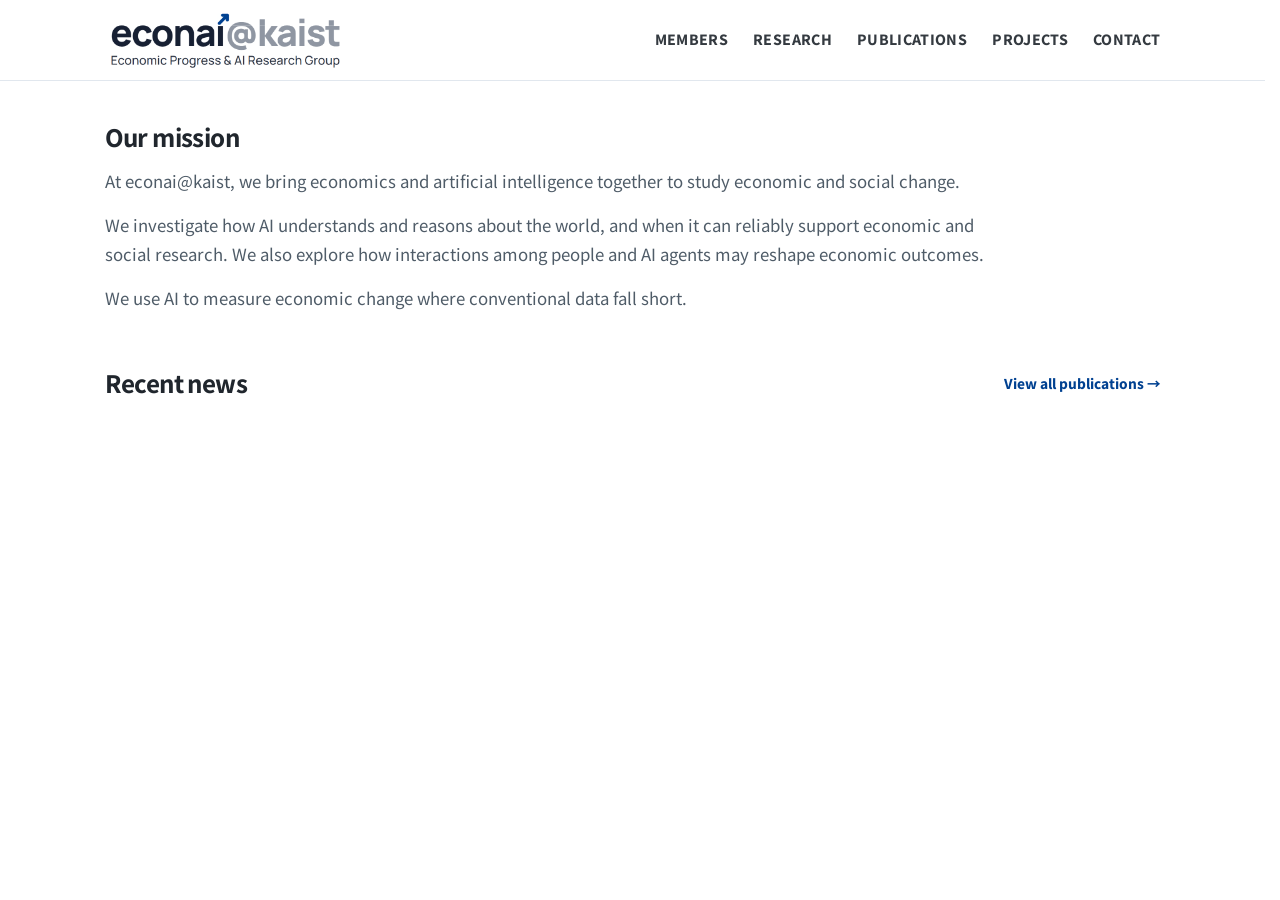
==== main_site/index.html @ bfa528dd "Simplify homepage to mission and chronological publication news" ====
<!doctype html>
<html lang="en">
<head>
  <meta charset="utf-8">
  <meta name="viewport" content="width=device-width, initial-scale=1">
  <link rel="icon" href="favicon.svg?v=20260804" type="image/svg+xml">
  <meta name="description" content="econai@kaist brings economics and artificial intelligence together to study economic and social change.">
  <title>econai@kaist, Economic Progress and AI Research Group</title>
  <link rel="preconnect" href="https://fonts.googleapis.com">
  <link rel="stylesheet" href="site.css?v=20261031-home-mission">
</head>
<body class="home-page">
  <a class="skip-link" href="#main-content">Skip to content</a>

  <header class="site-header">
    <div class="container navbar">
      <a class="brand" href="index.html" aria-label="econai@kaist home">
        <img src="img/econai-kaist-logo-transparent.svg" alt="econai@kaist, Economic Progress and AI Research Group" width="768" height="190">
      </a>
      <nav class="desktop-nav" aria-label="Primary navigation">
        <a href="members.html">MEMBERS</a>
        <a href="research.html">RESEARCH</a>
        <a href="publications.html">PUBLICATIONS</a>
        <a href="projects.html">PROJECTS</a>
        <a href="contact.html">CONTACT</a>
      </nav>
      <details class="mobile-nav">
        <summary>MENU</summary>
        <nav class="mobile-nav-links" aria-label="Mobile navigation">
          <a href="members.html">Members</a>
          <a href="research.html">Research</a>
          <a href="publications.html">Publications</a>
          <a href="projects.html">Projects</a>
          <a href="contact.html">Contact</a>
        </nav>
      </details>
    </div>
  </header>

  <main id="main-content">
    <section class="home-mission" aria-labelledby="mission-title">
      <div class="container">
        <h1 id="mission-title">Our mission</h1>
        <div class="home-mission-copy">
          <p>At econai@kaist, we bring economics and artificial intelligence together to study economic and social change.</p>
          <p>We investigate how AI understands and reasons about the world, and when it can reliably support economic and social research. We also explore how interactions among people and AI agents may reshape economic outcomes.</p>
          <p>We use AI to measure economic change where conventional data fall short.</p>
        </div>
      </div>
    </section>

    <section class="home-news" aria-labelledby="news-title">
      <div class="container">
        <div class="section-heading">
          <h2 id="news-title">Recent news</h2>
          <a class="text-link" href="publications.html">View all publications →</a>
        </div>

        <!-- SHEET:HOME_NEWS:START -->

        <!-- SHEET:HOME_NEWS:END -->
      </div>
    </section>
  </main>

  <!-- SITE:FOOTER:START -->

  <!-- SITE:FOOTER:END -->
</body>
</html>
---- main_site/site.css ----
@import url("https://fonts.googleapis.com/css2?family=Noto+Sans+KR:wght@400;500;600;700;800;900&display=swap");

:root {
  --blue: #004191;
  --blue-dark: #002d65;
  --blue-soft: #edf4fb;
  --ink: #20262d;
  --text: #4f5c68;
  --muted: #75808b;
  --surface: #ffffff;
  --soft: #f6f8fb;
  --line: #e1e7ee;
  --max-width: 1120px;
  --radius: 8px;
}

* {
  box-sizing: border-box;
}

html {
  scroll-behavior: smooth;
  scrollbar-gutter: stable;
}

body {
  margin: 0;
  background: var(--surface);
  color: var(--ink);
  font-family: "Noto Sans KR", Arial, sans-serif;
  font-size: 16px;
  line-height: 1.65;
  text-rendering: optimizeLegibility;
}

img {
  display: block;
  max-width: 100%;
}

a {
  color: inherit;
}

.skip-link {
  background: var(--blue-dark);
  color: #fff;
  left: 16px;
  padding: 10px 14px;
  position: fixed;
  top: -80px;
  z-index: 100;
}

.skip-link:focus {
  top: 12px;
}

.container {
  margin: 0 auto;
  max-width: var(--max-width);
  padding-inline: 32px;
  width: 100%;
}

.site-header {
  background: rgba(255, 255, 255, 0.98);
  border-bottom: 1px solid var(--line);
  position: sticky;
  top: 0;
  z-index: 30;
}

.navbar {
  align-items: center;
  display: flex;
  justify-content: space-between;
  gap: 24px;
  min-height: 80px;
  padding-block: 8px;
}

.brand {
  display: inline-flex;
  flex: 0 1 240px;
  min-width: 0;
  text-decoration: none;
}

.brand img {
  display: block;
  height: auto;
  width: 100%;
}

.desktop-nav {
  align-items: stretch;
  display: flex;
  flex-shrink: 0;
  gap: 25px;
  min-height: 64px;
}

.desktop-nav a {
  align-items: center;
  color: #343a40;
  display: inline-flex;
  font-size: 0.88rem;
  font-weight: 800;
  letter-spacing: 0.025em;
  position: relative;
  text-decoration: none;
}

.desktop-nav a::after {
  background: var(--blue);
  bottom: -1px;
  content: "";
  height: 3px;
  left: 0;
  position: absolute;
  transform: scaleX(0);
  transform-origin: left;
  transition: transform 160ms ease;
  width: 100%;
}

.desktop-nav a:hover,
.desktop-nav a[aria-current="page"] {
  color: var(--blue);
}

.desktop-nav a:hover::after,
.desktop-nav a[aria-current="page"]::after {
  transform: scaleX(1);
}

.mobile-nav {
  display: none;
  flex-shrink: 0;
  position: relative;
}

.mobile-nav summary {
  border: 1px solid var(--line);
  border-radius: 6px;
  color: var(--blue-dark);
  cursor: pointer;
  font-size: 0.86rem;
  font-weight: 800;
  list-style: none;
  min-height: 44px;
  padding: 8px 13px;
}

.mobile-nav summary::-webkit-details-marker {
  display: none;
}

.mobile-nav-links {
  background: #fff;
  border: 1px solid var(--line);
  border-radius: 8px;
  display: grid;
  min-width: 210px;
  padding: 8px;
  position: absolute;
  right: 0;
  top: 52px;
}

.mobile-nav-links a {
  border-radius: 5px;
  font-size: 0.9rem;
  font-weight: 700;
  padding: 10px 12px;
  text-decoration: none;
}

.mobile-nav-links a:hover,
.mobile-nav-links a[aria-current="page"] {
  background: var(--blue-soft);
  color: var(--blue);
}

.hero {
  align-items: center;
  background: var(--surface);
  border-bottom: 1px solid var(--line);
  color: var(--ink);
  display: flex;
  min-height: 414px;
}

.hero-content {
  max-width: 790px;
  padding-block: 76px;
}

.kicker {
  color: var(--blue);
  font-size: 0.77rem;
  font-weight: 900;
  letter-spacing: 0.12em;
  margin: 0 0 12px;
  text-transform: uppercase;
}

.hero h1 {
  font-size: clamp(2.35rem, 5vw, 4rem);
  font-weight: 900;
  letter-spacing: -0.045em;
  line-height: 1.08;
  margin: 0;
  max-width: 790px;
}

.hero-copy {
  color: var(--text);
  font-size: 1.07rem;
  line-height: 1.7;
  margin: 22px 0 0;
  max-width: 680px;
}

.hero-actions {
  display: flex;
  flex-wrap: wrap;
  gap: 11px;
  margin-top: 30px;
}

.button {
  align-items: center;
  border: 1px solid transparent;
  border-radius: 6px;
  display: inline-flex;
  font-size: 0.91rem;
  font-weight: 800;
  justify-content: center;
  min-height: 48px;
  padding: 10px 18px;
  text-decoration: none;
}

.button-primary {
  background: #fff;
  color: var(--blue-dark);
}

.button-primary:hover {
  background: var(--blue-soft);
}

.button-secondary {
  border-color: rgba(255, 255, 255, 0.62);
  color: #fff;
}

.button-secondary:hover {
  background: rgba(255, 255, 255, 0.12);
}

.hero .button-primary {
  background: var(--blue);
  color: #fff;
}

.hero .button-primary:hover {
  background: var(--blue-dark);
}

.hero .button-secondary {
  border-color: var(--blue);
  color: var(--blue);
}

.hero .button-secondary:hover {
  background: var(--blue-soft);
}

.section {
  padding-block: 76px;
}

.section-soft {
  background: var(--soft);
}

.section-heading {
  align-items: end;
  display: flex;
  gap: 24px;
  justify-content: space-between;
  margin-bottom: 32px;
}

.section-heading h2 {
  font-size: clamp(1.65rem, 3vw, 2.25rem);
  font-weight: 900;
  letter-spacing: -0.035em;
  line-height: 1.2;
  margin: 0;
}

.section-intro {
  color: var(--text);
  margin: 9px 0 0;
  max-width: 700px;
}

.text-link {
  color: var(--blue);
  flex: 0 0 auto;
  font-size: 0.9rem;
  font-weight: 800;
  text-decoration: none;
}

.text-link:hover {
  color: var(--blue-dark);
  text-decoration: underline;
  text-underline-offset: 4px;
}

.research-focus-grid {
  border-bottom: 1px solid var(--line);
  border-top: 1px solid var(--line);
  display: grid;
  grid-template-columns: repeat(3, minmax(0, 1fr));
}

.focus-card {
  min-height: 254px;
  padding: 30px 28px 30px 0;
  position: relative;
}

.focus-card + .focus-card {
  border-left: 1px solid var(--line);
  padding-left: 28px;
}

.focus-number {
  color: var(--blue);
  display: block;
  font-size: 0.78rem;
  font-weight: 900;
  letter-spacing: 0.08em;
  margin-bottom: 42px;
}

.focus-card h3 {
  font-size: 1.21rem;
  font-weight: 850;
  letter-spacing: -0.02em;
  line-height: 1.4;
  margin: 0;
}

.focus-card p {
  color: var(--text);
  font-size: 0.91rem;
  line-height: 1.68;
  margin: 13px 0 0;
}

.recent-grid {
  display: grid;
  gap: 52px;
  grid-template-columns: minmax(0, 5fr) minmax(0, 7fr);
}

.featured-project {
  background: var(--blue-dark);
  border-radius: var(--radius);
  color: #fff;
  display: flex;
  flex-direction: column;
  min-height: 380px;
  overflow: hidden;
  text-decoration: none;
}

.featured-visual {
  background:
    linear-gradient(180deg, rgba(0, 45, 101, 0.06), rgba(0, 45, 101, 0.22)),
    url("https://econai.kaist.ac.kr/ideological-bias-in-llms/assets/og-card.png") center / cover no-repeat;
  min-height: 194px;
}

.featured-content {
  display: flex;
  flex: 1;
  flex-direction: column;
  padding: 24px 26px 27px;
}

.featured-label {
  color: #a9c8e8;
  font-size: 0.72rem;
  font-weight: 900;
  letter-spacing: 0.1em;
  text-transform: uppercase;
}

.featured-project h3 {
  font-size: 1.23rem;
  font-weight: 800;
  letter-spacing: -0.02em;
  line-height: 1.4;
  margin: 10px 0 0;
}

.featured-project p {
  color: rgba(255, 255, 255, 0.78);
  font-size: 0.89rem;
  line-height: 1.65;
  margin: 12px 0 0;
}

.featured-project .project-arrow {
  font-weight: 800;
  margin-top: auto;
  padding-top: 20px;
}

.featured-project:hover .project-arrow {
  text-decoration: underline;
  text-underline-offset: 4px;
}

.publication-panel h3 {
  font-size: 1.5rem;
  font-weight: 900;
  letter-spacing: -0.025em;
  margin: 0 0 14px;
}

.publication-panel-wide {
  max-width: 920px;
}

.latest-publications-layout {
  align-items: center;
  display: grid;
  gap: 38px;
  grid-template-columns: minmax(0, 52fr) minmax(390px, 48fr);
}

.latest-publications-layout .publication-panel {
  min-width: 0;
}

.latest-publications-layout .publication-panel > .text-link {
  display: inline-flex;
  margin-top: 22px;
}

.publication-figure-carousel {
  justify-self: end;
  max-width: 510px;
  min-width: 0;
  width: 100%;
}

.publication-figure-carousel:focus-visible {
  outline: 3px solid #f4b942;
  outline-offset: 4px;
}

.publication-figure-slide[hidden] {
  display: none;
}

.publication-figure-stage {
  position: relative;
}

.publication-figure-link {
  color: inherit;
  display: block;
  outline-offset: 5px;
  text-decoration: none;
}

.publication-figure-frame {
  align-items: center;
  aspect-ratio: 5 / 3;
  background: linear-gradient(145deg, rgba(231, 241, 251, 0.92), rgba(246, 249, 253, 0.82));
  border: 1px solid rgba(0, 65, 145, 0.1);
  border-radius: 14px;
  box-shadow: 0 16px 38px rgba(0, 45, 101, 0.08);
  display: flex;
  justify-content: center;
  overflow: hidden;
  padding: 15px;
  position: relative;
}

.publication-figure-image {
  height: 100%;
  mix-blend-mode: multiply;
  object-fit: contain;
  width: 100%;
}

.publication-carousel-button {
  align-items: center;
  backdrop-filter: blur(8px);
  background: rgba(255, 255, 255, 0.78);
  border: 1px solid rgba(56, 69, 82, 0.14);
  border-radius: 9px;
  box-shadow: 0 5px 16px rgba(27, 40, 53, 0.12);
  color: rgba(64, 75, 86, 0.78);
  cursor: pointer;
  display: inline-flex;
  font: inherit;
  height: 46px;
  justify-content: center;
  line-height: 1;
  padding: 0;
  position: absolute;
  top: 50%;
  transform: translateY(-50%);
  transition: background 150ms ease, box-shadow 150ms ease, color 150ms ease, transform 150ms ease;
  width: 34px;
  z-index: 2;
}

.publication-carousel-button--previous {
  left: 10px;
}

.publication-carousel-button--next {
  right: 10px;
}

.publication-carousel-button:hover {
  background: rgba(255, 255, 255, 0.94);
  box-shadow: 0 7px 20px rgba(27, 40, 53, 0.17);
  color: rgba(32, 38, 45, 0.96);
  transform: translateY(-50%) scale(1.04);
}

.publication-carousel-icon {
  fill: none;
  height: 19px;
  stroke: currentColor;
  stroke-linecap: round;
  stroke-linejoin: round;
  stroke-width: 2;
  width: 19px;
}

.publication-carousel-button:focus-visible {
  outline: 2px solid rgba(0, 65, 145, 0.55);
  outline-offset: 2px;
}

.publication-figure-captions {
  min-height: 64px;
  padding: 14px 4px 2px;
}

.publication-figure-caption {
  color: var(--ink);
  display: block;
  font-size: 0.91rem;
  font-weight: 800;
  line-height: 1.45;
  text-align: center;
  text-decoration: none;
}

.publication-figure-caption[hidden] {
  display: none;
}

.publication-figure-caption:hover {
  color: var(--blue);
  text-decoration: underline;
  text-underline-offset: 3px;
}

.publication-carousel-pagination {
  align-items: center;
  display: flex;
  gap: 7px;
  justify-content: center;
  min-height: 20px;
}

.publication-carousel-dot {
  background: rgba(79, 92, 104, 0.55);
  border: 0;
  border-radius: 50%;
  cursor: pointer;
  height: 7px;
  opacity: 0.22;
  padding: 0;
  transition: opacity 160ms ease, transform 160ms ease;
  width: 7px;
}

.publication-carousel-dot[aria-current="true"] {
  opacity: 0.82;
  transform: scale(1.12);
}

.publication-carousel-dot:focus-visible {
  outline: 2px solid var(--blue);
  outline-offset: 3px;
}

.publication-carousel-status {
  clip: rect(0 0 0 0);
  clip-path: inset(50%);
  height: 1px;
  overflow: hidden;
  position: absolute;
  white-space: nowrap;
  width: 1px;
}

.publication-list {
  list-style: none;
  margin: 0;
  padding: 0;
}

.publication-list li {
  border-top: 1px solid var(--line);
  padding: 20px 0 19px;
}

.publication-list a {
  font-size: 1rem;
  font-weight: 800;
  line-height: 1.48;
  text-decoration: none;
}

.publication-list a:hover {
  color: var(--blue);
  text-decoration: underline;
  text-decoration-thickness: 1px;
  text-underline-offset: 4px;
}

.publication-authors,
.publication-venue {
  color: var(--text);
  font-size: 0.82rem;
  line-height: 1.55;
  margin: 6px 0 0;
}

.publication-venue {
  color: var(--blue);
  font-weight: 800;
  margin-top: 3px;
}

.news-list {
  border-top: 1px solid var(--line);
}

.news-item {
  border-bottom: 1px solid var(--line);
  display: grid;
  gap: 28px;
  grid-template-columns: 112px minmax(0, 1fr);
  padding: 25px 0;
}

.news-item-featured {
  background: var(--blue-soft);
  border-bottom: 0;
  border-left: 4px solid var(--blue);
  margin: 0 0 8px;
  padding: 27px 28px 27px 24px;
}

.news-date {
  color: var(--blue);
  font-size: 0.75rem;
  font-weight: 900;
  letter-spacing: 0.08em;
  margin: 0;
  text-transform: uppercase;
}

.news-tag {
  color: var(--muted);
  display: block;
  font-size: 0.69rem;
  font-weight: 800;
  letter-spacing: 0.08em;
  margin-top: 4px;
  text-transform: uppercase;
}

.news-content h3 {
  font-size: 1.13rem;
  font-weight: 850;
  letter-spacing: -0.015em;
  line-height: 1.45;
  margin: 0;
}

.news-content p {
  color: var(--text);
  font-size: 0.9rem;
  margin: 8px 0 0;
}

.news-paper-links {
  display: grid;
  gap: 4px;
  margin-top: 13px;
}

.news-paper-links a {
  color: var(--blue-dark);
  font-size: 0.84rem;
  font-weight: 750;
  text-decoration: none;
}

.news-paper-links a:hover {
  color: var(--blue);
  text-decoration: underline;
  text-underline-offset: 3px;
}

.page-hero {
  background:
    linear-gradient(118deg, #f8fbff 0%, #eef4fb 58%, #f8fafc 100%);
  border-bottom: 1px solid var(--line);
  padding-block: 72px 68px;
}

.page-hero h1 {
  font-size: clamp(2.4rem, 5vw, 3.65rem);
  font-weight: 900;
  letter-spacing: -0.045em;
  line-height: 1.1;
  margin: 0;
}

.page-hero p:not(.kicker) {
  color: var(--text);
  font-size: 1.02rem;
  line-height: 1.75;
  margin: 18px 0 0;
  max-width: 740px;
}

.section-band {
  background: var(--surface);
  padding-block: 64px;
}

.frame-grid {
  display: grid;
  gap: 18px;
  grid-template-columns: repeat(2, minmax(0, 1fr));
}

.frame-card {
  background: var(--surface);
  border: 1px solid var(--line);
  border-radius: var(--radius);
  padding: 24px;
}

.frame-card.wide {
  grid-column: 1 / -1;
}

.frame-eyebrow {
  color: var(--muted);
  font-size: 0.78rem;
  font-weight: 800;
  letter-spacing: 0.08em;
  margin-bottom: 0.55rem;
  text-transform: uppercase;
}

.frame-title {
  color: var(--blue);
  font-size: 1.16rem;
  font-weight: 800;
  margin: 0 0 0.55rem;
}

.frame-text {
  color: var(--text);
  line-height: 1.68;
  margin: 0;
}

.frame-text a {
  color: var(--blue);
  font-weight: 700;
  text-underline-offset: 3px;
}

.publications-section {
  padding-block: 52px 68px;
}

.publications-container {
  max-width: 1060px;
}

.publication-category + .publication-category {
  margin-top: 48px;
}

.publication-category-title {
  color: var(--ink);
  font-size: 1.35rem;
  margin: 0 0 18px;
}

.publications-container .publication-year-block {
  border-top: 1px solid var(--line);
  display: grid;
  gap: 24px;
  grid-template-columns: 72px minmax(0, 1fr);
  padding-top: 6px;
}

.publication-category-title + .publication-year-block {
  border-top: 0;
}

.publications-container .publication-year {
  color: var(--blue);
  font-size: 1rem;
  font-weight: 900;
  margin: 22px 0 0;
}

.publications-container .publication-list {
  list-style: none;
  margin: 0;
  padding: 0;
}

.publications-container .publication-item {
  padding: 21px 0 22px;
}

.publications-container .publication-item + .publication-item {
  border-top: 1px solid #edf0f4;
}

.publications-container .publication-list li {
  border-top: 0;
}

.publications-container .publication-title {
  color: var(--ink);
  display: inline;
  font-size: 1.01rem;
  font-weight: 800;
  line-height: 1.55;
  text-decoration: none;
  text-decoration-color: transparent;
  text-decoration-thickness: 1px;
  text-underline-offset: 3px;
}

.publications-container a.publication-title:hover,
.publications-container a.publication-title:focus-visible {
  color: var(--blue);
  text-decoration: underline;
  text-decoration-color: currentColor;
}

.publications-container .publication-authors {
  color: var(--text);
  font-size: 0.9rem;
  line-height: 1.62;
  margin: 7px 0 9px;
}

.publication-lab-author {
  color: var(--blue);
  font-weight: 800;
}

.publication-meta {
  align-items: center;
  display: flex;
  flex-wrap: wrap;
  gap: 7px 9px;
}

.publications-container .publication-venue {
  color: var(--muted);
  font-size: 0.82rem;
  font-style: italic;
  font-weight: 400;
  line-height: 1.45;
  margin: 0 2px 0 0;
}

.publication-venue-highlight {
  color: var(--ink);
  font-style: normal;
  font-weight: 800;
  white-space: nowrap;
}

.publication-list a.publication-project-link {
  font-size: 0.72rem;
  line-height: 1.35;
  padding: 3px 8px;
  text-decoration: none;
  transition: background-color 150ms ease, border-color 150ms ease, color 150ms ease;
}

.publication-list a.publication-project-link:hover,
.publication-list a.publication-project-link:focus-visible {
  background: var(--blue);
  border-color: var(--blue);
  color: #fff;
  text-decoration: none;
}

.publication-distinction {
  align-items: center;
  border: 1px solid transparent;
  border-radius: 999px;
  display: inline-flex;
  font-size: 0.72rem;
  font-style: normal;
  font-weight: 800;
  letter-spacing: 0.01em;
  line-height: 1.35;
  padding: 3px 8px;
}

.publication-distinction--award {
  background: #fff5d9;
  border-color: #e8ce83;
  color: #6f4a00;
}

.publication-distinction--project,
.publication-distinction--presentation {
  background: #eef4fb;
  border-color: #cbd9ea;
  color: var(--blue-dark);
}

.members-section {
  max-width: 1040px;
}

.members-category-title {
  border-bottom: 2px solid var(--line);
  color: var(--blue);
  font-size: 1.16rem;
  font-weight: 800;
  margin: 48px 0 20px;
  padding-bottom: 10px;
}

.members-section > .members-category-title:first-child {
  margin-top: 0;
}

.members-grid {
  display: grid;
  gap: 18px;
  grid-template-columns: repeat(2, minmax(0, 1fr));
}

.member-card {
  background: var(--surface);
  border: 1px solid var(--line);
  border-radius: var(--radius);
  display: flex;
  min-height: 190px;
  padding: 20px;
  position: relative;
}

.prof-card {
  grid-column: 1 / -1;
}

.member-photo {
  background: #edf1f5;
  border-radius: 6px;
  flex-shrink: 0;
  height: 145px;
  margin-right: 18px;
  object-fit: cover;
  width: 110px;
}

.member-info {
  flex: 1;
  padding-bottom: 34px;
  word-break: break-word;
}

.member-name {
  color: var(--blue);
  font-size: 1.02rem;
  font-weight: 800;
  margin: 0 0 4px;
}

.member-role {
  color: var(--ink);
  font-size: 0.86rem;
  font-weight: 700;
  margin: 0 0 8px;
}

.member-keywords {
  color: var(--text);
  font-size: 0.88rem;
  line-height: 1.58;
  margin: 0;
}

.member-links {
  bottom: 16px;
  display: flex;
  gap: 6px;
  position: absolute;
  right: 16px;
}

.member-link-btn {
  align-items: center;
  background: #eef2f6;
  border-radius: 6px;
  color: var(--blue);
  display: inline-flex;
  font-size: 0.82rem;
  height: 29px;
  justify-content: center;
  text-decoration: none;
  width: 29px;
}

.member-link-btn:hover,
.member-link-btn:focus-visible {
  background: var(--blue);
  color: #fff;
}

.internship-terms {
  background: var(--surface);
  border: 1px solid var(--line);
  border-radius: var(--radius);
  overflow: hidden;
}

.internship-term {
  display: grid;
  grid-template-columns: minmax(145px, 190px) 1fr;
}

.internship-term + .internship-term {
  border-top: 1px solid var(--line);
}

.internship-term-label {
  align-items: center;
  background: #e8eef6;
  color: var(--blue-dark);
  display: flex;
  font-size: 0.84rem;
  font-weight: 800;
  letter-spacing: 0.025em;
  margin: 0;
  padding: 14px 18px;
}

.intern-list {
  align-items: center;
  color: var(--text);
  display: flex;
  flex-wrap: wrap;
  gap: 8px 24px;
  list-style: none;
  margin: 0;
  padding: 13px 18px;
}

.intern-list li {
  color: var(--ink);
  font-size: 0.9rem;
  font-weight: 650;
}

.alumni-list {
  background: var(--surface);
  border: 1px solid var(--line);
  border-radius: var(--radius);
  list-style: none;
  margin: 0;
  padding: 8px 18px;
}

.alumni-list li {
  border-bottom: 1px solid var(--line);
  color: var(--text);
  padding: 12px 0;
}

.alumni-list li:last-child {
  border-bottom: 0;
}

.alumni-list li.alumni-item {
  align-items: center;
  display: flex;
  gap: 18px;
  justify-content: space-between;
}

.alumni-summary {
  min-width: 0;
}

.alumni-item .member-links {
  flex: 0 0 auto;
  position: static;
}

.alumni-list strong {
  color: var(--blue);
  font-weight: 800;
}

.alumni-note-marker {
  font-size: 0.72em;
  margin-left: 0.12em;
  vertical-align: super;
}

.alumni-footnotes {
  color: var(--text);
  font-size: 0.84rem;
  line-height: 1.55;
  margin: 10px 0 0;
}

.alumni-footnotes p {
  margin: 0;
}

.alumni-footnotes a {
  color: var(--blue);
  font-weight: 700;
  text-underline-offset: 2px;
}

.research-rows {
  border-bottom: 1px solid var(--line);
}

.research-row {
  border-top: 1px solid var(--line);
  display: grid;
  gap: 38px;
  grid-template-columns: 72px minmax(0, 1fr);
  padding-block: 42px;
}

.research-index {
  color: var(--blue);
  font-size: 0.95rem;
  font-weight: 900;
  letter-spacing: 0.08em;
  padding-top: 4px;
}

.research-body h2 {
  font-size: clamp(1.5rem, 3vw, 2.15rem);
  font-weight: 900;
  letter-spacing: -0.035em;
  line-height: 1.28;
  margin: 0;
}

.research-question {
  color: var(--blue);
  font-size: 0.79rem;
  font-weight: 850;
  line-height: 1.55;
  margin: 14px 0 0;
  max-width: 740px;
}

.research-summary {
  color: var(--text);
  line-height: 1.78;
  margin: 10px 0 0;
  max-width: 770px;
}

.selected-publications {
  margin-top: 27px;
  max-width: 880px;
}

.selected-label {
  color: var(--muted);
  font-size: 0.7rem;
  font-weight: 900;
  letter-spacing: 0.09em;
  margin: 0 0 10px;
  text-transform: uppercase;
}

.selected-publications ul {
  display: grid;
  gap: 20px;
  grid-template-columns: repeat(2, minmax(0, 1fr));
  list-style: none;
  margin: 0;
  padding: 0;
}

.selected-publications li {
  min-width: 0;
}

.selected-figure-link {
  display: block;
  margin-bottom: 13px;
  text-decoration: none;
}

.selected-figure-frame {
  align-items: center;
  aspect-ratio: 1;
  background: #f8fafc;
  border: 1px solid var(--line);
  border-radius: 7px;
  display: flex;
  justify-content: center;
  overflow: hidden;
  padding: 13px;
  transition: border-color 160ms ease, box-shadow 160ms ease;
}

.selected-figure-link:hover .selected-figure-frame {
  border-color: #aebfd1;
  box-shadow: 0 8px 24px rgba(0, 45, 101, 0.08);
}

.selected-figure-frame img {
  height: 100%;
  object-fit: contain;
  width: 100%;
}

.selected-publications a.selected-title {
  color: var(--ink);
  display: block;
  font-size: 0.84rem;
  font-weight: 800;
  line-height: 1.5;
  text-decoration: none;
}

.selected-publications a.selected-title::after {
  color: var(--blue);
  content: " ↗";
}

.selected-publications a.selected-title:hover {
  color: var(--blue);
  text-decoration: underline;
  text-underline-offset: 3px;
}

.selected-publications span {
  color: var(--muted);
  display: block;
  font-size: 0.73rem;
  line-height: 1.5;
  margin-top: 4px;
}

.selected-publications .selected-figure-frame {
  display: flex;
  margin-top: 0;
}

.selected-figure-credit {
  color: #89939d;
  display: block;
  font-size: 0.64rem;
  line-height: 1.45;
  margin-top: 5px;
}

.project-section + .project-section {
  margin-top: 66px;
}

.project-section-header {
  align-items: baseline;
  border-bottom: 1px solid var(--line);
  display: flex;
  justify-content: space-between;
  margin-bottom: 22px;
  padding-bottom: 15px;
}

.project-section-header h2 {
  font-size: 1.6rem;
  font-weight: 900;
  letter-spacing: -0.03em;
  margin: 0;
}

.project-count {
  color: var(--muted);
  font-size: 0.82rem;
  font-weight: 700;
}

.project-grid {
  display: grid;
  gap: 18px;
  grid-template-columns: repeat(2, minmax(0, 1fr));
}

.project-card {
  background: #fff;
  border: 1px solid var(--line);
  border-radius: var(--radius);
  display: flex;
  flex-direction: column;
  min-height: 252px;
  padding: 24px 25px 25px;
}

.project-card:hover {
  border-color: #b7c8da;
}

.project-meta {
  align-items: center;
  display: flex;
  gap: 12px;
  justify-content: space-between;
}

.status {
  align-items: center;
  color: var(--blue);
  display: inline-flex;
  font-size: 0.71rem;
  font-weight: 900;
  letter-spacing: 0.07em;
  text-transform: uppercase;
}

.status::before {
  background: var(--blue);
  border-radius: 50%;
  content: "";
  height: 7px;
  margin-right: 7px;
  width: 7px;
}

.status-completed {
  color: var(--muted);
}

.status-completed::before {
  background: var(--muted);
}

.project-period {
  color: var(--muted);
  font-size: 0.78rem;
  font-weight: 700;
}

.project-card h3 {
  font-size: 1.2rem;
  font-weight: 850;
  letter-spacing: -0.02em;
  line-height: 1.42;
  margin: 30px 0 0;
}

.project-card h3 a {
  text-decoration: none;
}

.project-card h3 a:hover {
  color: var(--blue);
  text-decoration: underline;
  text-underline-offset: 4px;
}

.project-card p {
  color: var(--text);
  font-size: 0.89rem;
  line-height: 1.68;
  margin: 12px 0 0;
}

.project-area {
  color: var(--blue);
  font-size: 0.74rem;
  font-weight: 800;
  margin-top: auto;
  padding-top: 24px;
}

.project-publication-link {
  color: var(--blue);
  font-size: 0.76rem;
  font-weight: 800;
  margin-top: 10px;
  text-decoration: none;
}

.project-publication-link:hover {
  text-decoration: underline;
  text-underline-offset: 3px;
}

.site-footer {
  background: #fff;
  border-top: 1px solid var(--line);
  padding-block: 28px;
}

.footer-inner {
  align-items: center;
  display: flex;
  gap: 22px;
  justify-content: space-between;
}

.footer-school {
  color: var(--blue);
  font-size: 0.84rem;
  font-weight: 850;
  margin: 0;
}

.footer-affiliations {
  line-height: 1.55;
  list-style: none;
  padding: 0;
  max-width: 780px;
}

.footer-affiliation + .footer-affiliation {
  margin-top: 2px;
}

.footer-meta {
  color: var(--muted);
  flex-shrink: 0;
  font-size: 0.76rem;
  margin: 0;
  text-align: right;
  white-space: nowrap;
}

a:focus-visible,
button:focus-visible,
summary:focus-visible {
  outline: 3px solid #f4b942;
  outline-offset: 3px;
}

@media (max-width: 860px) {
  .desktop-nav {
    display: none;
  }

  .mobile-nav {
    display: block;
  }

  .hero-content {
    padding-bottom: 28px;
  }

  .latest-publications-layout {
    gap: 40px;
    grid-template-columns: 1fr;
  }

  .publication-figure-carousel {
    max-width: 620px;
    justify-self: start;
  }
}

@media (max-width: 720px) {
  .container {
    padding-inline: 20px;
  }

  .navbar {
    gap: 12px;
    min-height: 72px;
  }

  .brand {
    flex-basis: 210px;
  }

  .hero {
    min-height: 0;
  }

  .hero-content {
    padding-block: 54px 24px;
  }

  .hero h1 {
    font-size: clamp(2.05rem, 10.5vw, 2.8rem);
  }

  .hero-copy {
    font-size: 0.96rem;
    line-height: 1.65;
  }

  .hero-actions {
    margin-top: 24px;
  }

  .button {
    flex: 1 1 150px;
  }

  .section {
    padding-block: 56px;
  }

  .section-heading {
    align-items: start;
    flex-direction: column;
    gap: 12px;
    margin-bottom: 26px;
  }

  .research-focus-grid {
    grid-template-columns: 1fr;
  }

  .focus-card {
    min-height: 0;
    padding: 25px 0;
  }

  .focus-card + .focus-card {
    border-left: 0;
    border-top: 1px solid var(--line);
    padding-left: 0;
  }

  .focus-number {
    margin-bottom: 18px;
  }

  .publication-figure-frame {
    padding: 10px;
  }

  .publication-carousel-button {
    height: 42px;
    width: 32px;
  }

  .publication-carousel-button--previous {
    left: 5px;
  }

  .publication-carousel-button--next {
    right: 5px;
  }

  .news-item,
  .news-item-featured {
    gap: 10px;
    grid-template-columns: 1fr;
  }

  .news-item-featured {
    padding: 22px 20px 23px;
  }

  .page-hero {
    padding-block: 55px 51px;
  }

  .page-hero h1 {
    font-size: 1.95rem;
  }

  .section-band {
    padding-block: 48px;
  }

  .frame-grid,
  .members-grid {
    grid-template-columns: 1fr;
  }

  .publications-container .publication-year-block {
    display: block;
    padding-top: 0;
  }

  .publications-container .publication-year {
    margin: 18px 0 0;
  }

  .publications-container .publication-item {
    padding: 17px 0 19px;
  }

  .member-card {
    flex-direction: column;
  }

  .member-photo {
    height: 220px;
    margin: 0 0 16px;
    width: 100%;
  }

  .member-info {
    padding-bottom: 0;
  }

  .member-links {
    justify-content: flex-end;
    margin-top: 14px;
    position: static;
  }

  .alumni-list li.alumni-item {
    align-items: stretch;
    flex-direction: column;
    gap: 0;
  }

  .alumni-item .member-links {
    align-self: flex-end;
    margin-top: 10px;
  }

  .internship-term {
    grid-template-columns: 1fr;
  }

  .internship-term-label {
    padding: 10px 14px;
  }

  .intern-list {
    padding: 12px 14px;
  }

  .research-row {
    gap: 15px;
    grid-template-columns: 1fr;
    padding-block: 32px;
  }

  .selected-publications ul {
    gap: 14px;
    grid-template-columns: 1fr;
  }

  .project-grid {
    grid-template-columns: 1fr;
  }

  .project-card {
    min-height: 238px;
  }

  .project-section + .project-section {
    margin-top: 52px;
  }

  .footer-inner {
    align-items: flex-start;
    flex-direction: column;
    gap: 7px;
  }

  .footer-meta {
    text-align: left;
  }
}

@media (prefers-reduced-motion: reduce) {
  *,
  *::before,
  *::after {
    scroll-behavior: auto !important;
    transition-duration: 0.01ms !important;
  }
}

/* Compact, text-led homepage. Other pages retain their existing layout. */
.home-page .home-mission {
  padding-block: 40px 24px;
}

.home-page .home-mission h1,
.home-page .home-news h2 {
  font-size: 1.5rem;
  font-weight: 750;
  letter-spacing: -0.025em;
  line-height: 1.35;
  margin: 0;
}

.home-page .home-mission-copy {
  color: var(--text);
  font-size: 1.05rem;
  line-height: 1.75;
  max-width: 900px;
}

.home-page .home-mission-copy p {
  margin: 14px 0 0;
}

.home-page .home-news {
  padding-block: 24px 64px;
}

.home-page .home-news .section-heading {
  align-items: center;
  margin-bottom: 16px;
}

.home-page .home-news .section-heading .text-link {
  align-items: center;
  display: inline-flex;
  font-size: 0.85rem;
  min-height: 44px;
}

.home-page .news-item,
.home-page .news-item-featured {
  background: transparent;
  border-bottom: 1px solid var(--line);
  border-left: 0;
  gap: 22px;
  grid-template-columns: 108px minmax(0, 1fr);
  margin: 0;
  padding: 19px 0;
}

.home-page .news-date {
  font-size: 0.8rem;
  font-weight: 650;
  letter-spacing: 0;
  text-transform: none;
}

.home-page .news-tag {
  font-size: 0.68rem;
  font-weight: 600;
  letter-spacing: 0.04em;
}

.home-page .news-content {
  min-width: 0;
}

.home-page .news-content h3 {
  font-size: 1rem;
  font-weight: 700;
  letter-spacing: 0;
  line-height: 1.5;
  overflow-wrap: anywhere;
}

.home-page .news-content h3 a {
  text-decoration: none;
}

.home-page .news-content h3 a:hover,
.home-page .news-content h3 a:focus-visible {
  color: var(--blue);
  text-decoration: underline;
  text-underline-offset: 3px;
}

.home-page .news-content p {
  margin-top: 6px;
}

.home-page .news-paper-links {
  margin-top: 8px;
}

.home-page .news-content .publication-distinction {
  margin-top: 6px;
}

@media (max-width: 720px) {
  .home-page .home-mission {
    padding-block: 28px 18px;
  }

  .home-page .home-mission-copy {
    font-size: 1rem;
    line-height: 1.7;
  }

  .home-page .home-news {
    padding-block: 18px 44px;
  }

  .home-page .home-news .section-heading {
    align-items: flex-start;
    gap: 3px;
    margin-bottom: 12px;
  }

  .home-page .news-item,
  .home-page .news-item-featured {
    gap: 7px;
    grid-template-columns: minmax(0, 1fr);
    padding: 17px 0;
  }

  .home-page .news-item > div:first-child {
    align-items: baseline;
    display: flex;
    flex-wrap: wrap;
    gap: 8px 12px;
  }

  .home-page .news-tag {
    margin-top: 0;
  }
}
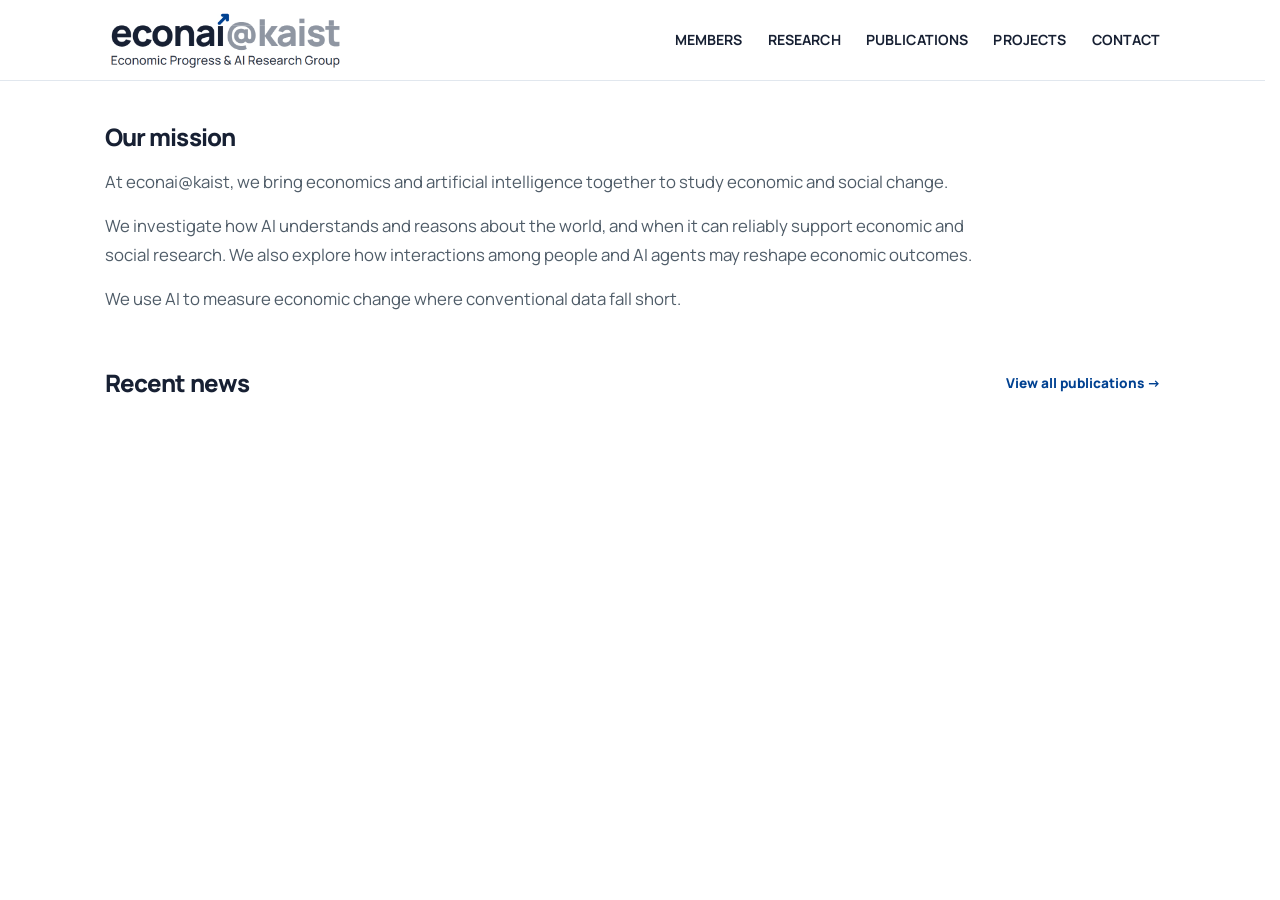
==== commit e6c2012e: "Match main website typography to the Manrope logo" ====
--- a/main_site/index.html
+++ b/main_site/index.html
@@ -7,7 +7,8 @@
   <meta name="description" content="econai@kaist brings economics and artificial intelligence together to study economic and social change.">
   <title>econai@kaist, Economic Progress and AI Research Group</title>
   <link rel="preconnect" href="https://fonts.googleapis.com">
-  <link rel="stylesheet" href="site.css?v=20261031-home-mission">
+  <link rel="preconnect" href="https://fonts.gstatic.com" crossorigin>
+  <link rel="stylesheet" href="site.css?v=20261031-manrope">
 </head>
 <body class="home-page">
   <a class="skip-link" href="#main-content">Skip to content</a>
--- a/main_site/site.css
+++ b/main_site/site.css
@@ -1,10 +1,10 @@
-@import url("https://fonts.googleapis.com/css2?family=Noto+Sans+KR:wght@400;500;600;700;800;900&display=swap");
+@import url("https://fonts.googleapis.com/css2?family=Manrope:wght@400..800&family=Noto+Sans+KR:wght@400..800&display=swap");
 
 :root {
   --blue: #004191;
   --blue-dark: #002d65;
   --blue-soft: #edf4fb;
-  --ink: #20262d;
+  --ink: #172033;
   --text: #4f5c68;
   --muted: #75808b;
   --surface: #ffffff;
@@ -27,10 +27,18 @@
   margin: 0;
   background: var(--surface);
   color: var(--ink);
-  font-family: "Noto Sans KR", Arial, sans-serif;
+  font-family: "Manrope", "Noto Sans KR", Arial, sans-serif;
   font-size: 16px;
+  font-weight: 400;
   line-height: 1.65;
   text-rendering: optimizeLegibility;
+}
+
+button,
+input,
+select,
+textarea {
+  font: inherit;
 }
 
 img {
@@ -103,11 +111,11 @@
 
 .desktop-nav a {
   align-items: center;
-  color: #343a40;
+  color: var(--ink);
   display: inline-flex;
   font-size: 0.88rem;
-  font-weight: 800;
-  letter-spacing: 0.025em;
+  font-weight: 700;
+  letter-spacing: 0.01em;
   position: relative;
   text-decoration: none;
 }
@@ -200,7 +208,7 @@
 .kicker {
   color: var(--blue);
   font-size: 0.77rem;
-  font-weight: 900;
+  font-weight: 800;
   letter-spacing: 0.12em;
   margin: 0 0 12px;
   text-transform: uppercase;
@@ -208,7 +216,7 @@
 
 .hero h1 {
   font-size: clamp(2.35rem, 5vw, 4rem);
-  font-weight: 900;
+  font-weight: 800;
   letter-spacing: -0.045em;
   line-height: 1.08;
   margin: 0;
@@ -297,7 +305,7 @@
 
 .section-heading h2 {
   font-size: clamp(1.65rem, 3vw, 2.25rem);
-  font-weight: 900;
+  font-weight: 800;
   letter-spacing: -0.035em;
   line-height: 1.2;
   margin: 0;
@@ -345,14 +353,14 @@
   color: var(--blue);
   display: block;
   font-size: 0.78rem;
-  font-weight: 900;
+  font-weight: 800;
   letter-spacing: 0.08em;
   margin-bottom: 42px;
 }
 
 .focus-card h3 {
   font-size: 1.21rem;
-  font-weight: 850;
+  font-weight: 800;
   letter-spacing: -0.02em;
   line-height: 1.4;
   margin: 0;
@@ -399,7 +407,7 @@
 .featured-label {
   color: #a9c8e8;
   font-size: 0.72rem;
-  font-weight: 900;
+  font-weight: 800;
   letter-spacing: 0.1em;
   text-transform: uppercase;
 }
@@ -432,7 +440,7 @@
 
 .publication-panel h3 {
   font-size: 1.5rem;
-  font-weight: 900;
+  font-weight: 800;
   letter-spacing: -0.025em;
   margin: 0 0 14px;
 }
@@ -685,7 +693,7 @@
 .news-date {
   color: var(--blue);
   font-size: 0.75rem;
-  font-weight: 900;
+  font-weight: 800;
   letter-spacing: 0.08em;
   margin: 0;
   text-transform: uppercase;
@@ -703,7 +711,7 @@
 
 .news-content h3 {
   font-size: 1.13rem;
-  font-weight: 850;
+  font-weight: 800;
   letter-spacing: -0.015em;
   line-height: 1.45;
   margin: 0;
@@ -743,7 +751,7 @@
 
 .page-hero h1 {
   font-size: clamp(2.4rem, 5vw, 3.65rem);
-  font-weight: 900;
+  font-weight: 800;
   letter-spacing: -0.045em;
   line-height: 1.1;
   margin: 0;
@@ -840,7 +848,7 @@
 .publications-container .publication-year {
   color: var(--blue);
   font-size: 1rem;
-  font-weight: 900;
+  font-weight: 800;
   margin: 22px 0 0;
 }
 
@@ -1182,14 +1190,14 @@
 .research-index {
   color: var(--blue);
   font-size: 0.95rem;
-  font-weight: 900;
+  font-weight: 800;
   letter-spacing: 0.08em;
   padding-top: 4px;
 }
 
 .research-body h2 {
   font-size: clamp(1.5rem, 3vw, 2.15rem);
-  font-weight: 900;
+  font-weight: 800;
   letter-spacing: -0.035em;
   line-height: 1.28;
   margin: 0;
@@ -1198,7 +1206,7 @@
 .research-question {
   color: var(--blue);
   font-size: 0.79rem;
-  font-weight: 850;
+  font-weight: 800;
   line-height: 1.55;
   margin: 14px 0 0;
   max-width: 740px;
@@ -1219,7 +1227,7 @@
 .selected-label {
   color: var(--muted);
   font-size: 0.7rem;
-  font-weight: 900;
+  font-weight: 800;
   letter-spacing: 0.09em;
   margin: 0 0 10px;
   text-transform: uppercase;
@@ -1324,7 +1332,7 @@
 
 .project-section-header h2 {
   font-size: 1.6rem;
-  font-weight: 900;
+  font-weight: 800;
   letter-spacing: -0.03em;
   margin: 0;
 }
@@ -1367,7 +1375,7 @@
   color: var(--blue);
   display: inline-flex;
   font-size: 0.71rem;
-  font-weight: 900;
+  font-weight: 800;
   letter-spacing: 0.07em;
   text-transform: uppercase;
 }
@@ -1397,7 +1405,7 @@
 
 .project-card h3 {
   font-size: 1.2rem;
-  font-weight: 850;
+  font-weight: 800;
   letter-spacing: -0.02em;
   line-height: 1.42;
   margin: 30px 0 0;
@@ -1457,7 +1465,7 @@
 .footer-school {
   color: var(--blue);
   font-size: 0.84rem;
-  font-weight: 850;
+  font-weight: 800;
   margin: 0;
 }
 
@@ -1732,8 +1740,8 @@
 .home-page .home-mission h1,
 .home-page .home-news h2 {
   font-size: 1.5rem;
-  font-weight: 750;
-  letter-spacing: -0.025em;
+  font-weight: 800;
+  letter-spacing: -0.035em;
   line-height: 1.35;
   margin: 0;
 }
@@ -1862,3 +1870,84 @@
     margin-top: 0;
   }
 }
+
+/* Compact headings on the main interior pages. */
+.inner-page .compact-page-heading {
+  background: var(--surface);
+  padding-block: 40px 8px;
+}
+
+.inner-page .compact-page-heading h1 {
+  font-size: 1.5rem;
+  font-weight: 800;
+  letter-spacing: -0.035em;
+  line-height: 1.35;
+  margin: 0;
+}
+
+.inner-page #main-content > .section,
+.inner-page #main-content > .section-band,
+.inner-page #main-content > .publications-section {
+  padding-top: 20px;
+}
+
+.inner-page .publications-container {
+  max-width: var(--max-width);
+}
+
+.research-text-page .research-rows {
+  border: 0;
+  max-width: 900px;
+}
+
+.research-text-page .research-row {
+  border: 0;
+  display: block;
+  margin: 0 0 32px;
+  padding: 0;
+  scroll-margin-top: 110px;
+}
+
+.research-text-page .research-row:last-child {
+  margin-bottom: 0;
+}
+
+.research-text-page .research-row h2 {
+  font-size: 1.25rem;
+  font-weight: 800;
+  letter-spacing: -0.02em;
+  line-height: 1.4;
+  margin: 0;
+}
+
+.research-text-page .research-question,
+.research-text-page .research-summary {
+  color: var(--text);
+  font-size: 1.05rem;
+  font-weight: 400;
+  line-height: 1.75;
+  margin: 12px 0 0;
+  max-width: none;
+}
+
+@media (max-width: 720px) {
+  .inner-page .compact-page-heading {
+    padding-block: 28px 4px;
+  }
+
+  .inner-page #main-content > .section,
+  .inner-page #main-content > .section-band,
+  .inner-page #main-content > .publications-section {
+    padding-top: 18px;
+  }
+
+  .research-text-page .research-row {
+    margin-bottom: 28px;
+  }
+
+  .research-text-page .research-question,
+  .research-text-page .research-summary {
+    font-size: 1rem;
+    line-height: 1.7;
+  }
+}
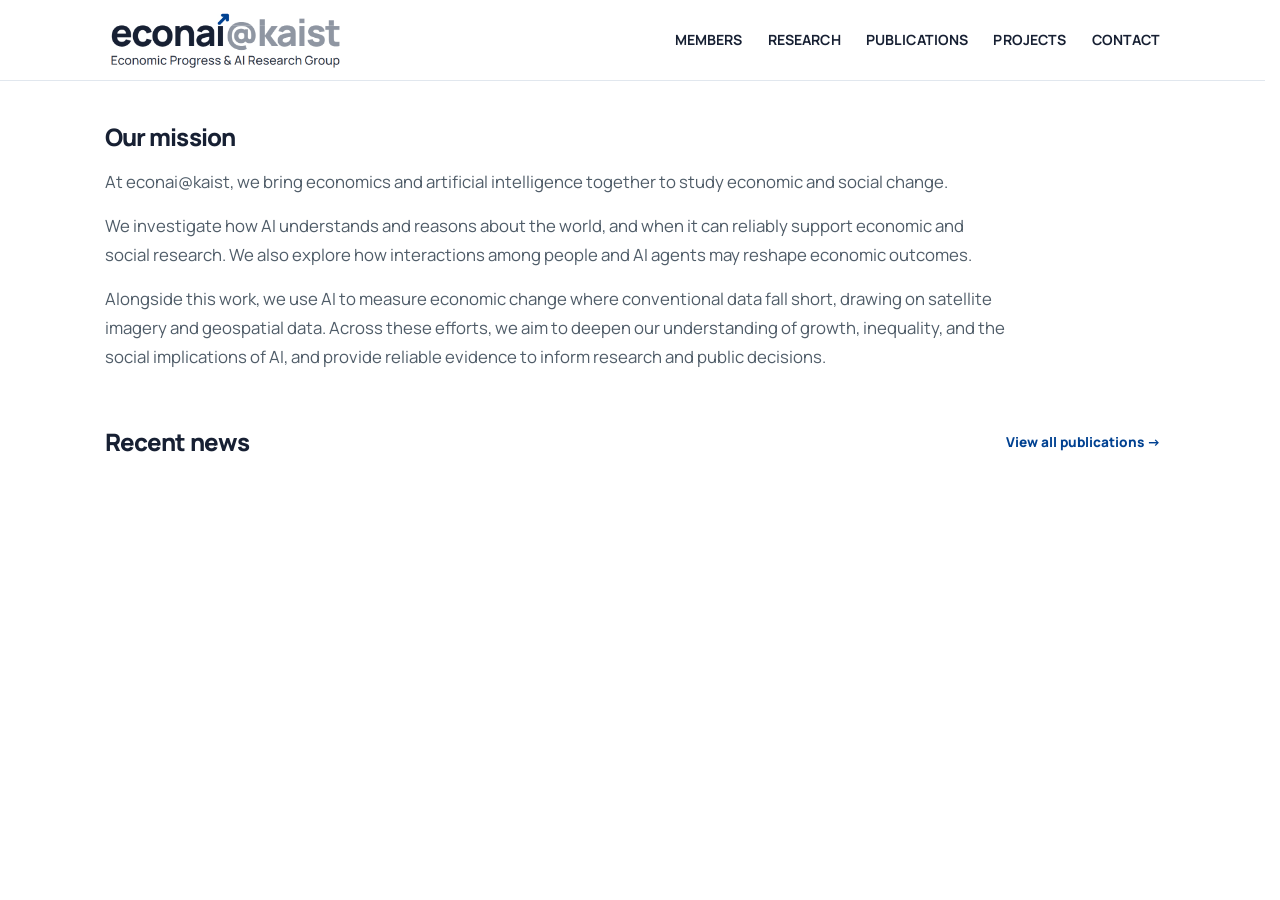
==== commit 6024afb6: "Connect research directions to the group's broader social mission" ====
--- a/main_site/index.html
+++ b/main_site/index.html
@@ -8,7 +8,7 @@
   <title>econai@kaist, Economic Progress and AI Research Group</title>
   <link rel="preconnect" href="https://fonts.googleapis.com">
   <link rel="preconnect" href="https://fonts.gstatic.com" crossorigin>
-  <link rel="stylesheet" href="site.css?v=20261031-manrope">
+  <link rel="stylesheet" href="site.css?v=20261031-footer">
 </head>
 <body class="home-page">
   <a class="skip-link" href="#main-content">Skip to content</a>
@@ -45,7 +45,7 @@
         <div class="home-mission-copy">
           <p>At econai@kaist, we bring economics and artificial intelligence together to study economic and social change.</p>
           <p>We investigate how AI understands and reasons about the world, and when it can reliably support economic and social research. We also explore how interactions among people and AI agents may reshape economic outcomes.</p>
-          <p>We use AI to measure economic change where conventional data fall short.</p>
+          <p>Alongside this work, we use AI to measure economic change where conventional data fall short, drawing on satellite imagery and geospatial data. Across these efforts, we aim to deepen our understanding of growth, inequality, and the social implications of AI, and provide reliable evidence to inform research and public decisions.</p>
         </div>
       </div>
     </section>
--- a/main_site/site.css
+++ b/main_site/site.css
@@ -1456,10 +1456,7 @@
 }
 
 .footer-inner {
-  align-items: center;
-  display: flex;
-  gap: 22px;
-  justify-content: space-between;
+  display: block;
 }
 
 .footer-school {
@@ -1470,23 +1467,25 @@
 }
 
 .footer-affiliations {
-  line-height: 1.55;
+  line-height: 1.7;
   list-style: none;
   padding: 0;
-  max-width: 780px;
-}
-
-.footer-affiliation + .footer-affiliation {
-  margin-top: 2px;
+}
+
+.footer-affiliation {
+  display: inline;
+}
+
+.footer-affiliation + .footer-affiliation::before {
+  content: "·";
+  padding-inline: 0.55em;
 }
 
 .footer-meta {
   color: var(--muted);
-  flex-shrink: 0;
   font-size: 0.76rem;
-  margin: 0;
-  text-align: right;
-  white-space: nowrap;
+  margin: 8px 0 0;
+  text-align: left;
 }
 
 a:focus-visible,
@@ -1712,15 +1711,6 @@
     margin-top: 52px;
   }
 
-  .footer-inner {
-    align-items: flex-start;
-    flex-direction: column;
-    gap: 7px;
-  }
-
-  .footer-meta {
-    text-align: left;
-  }
 }
 
 @media (prefers-reduced-motion: reduce) {
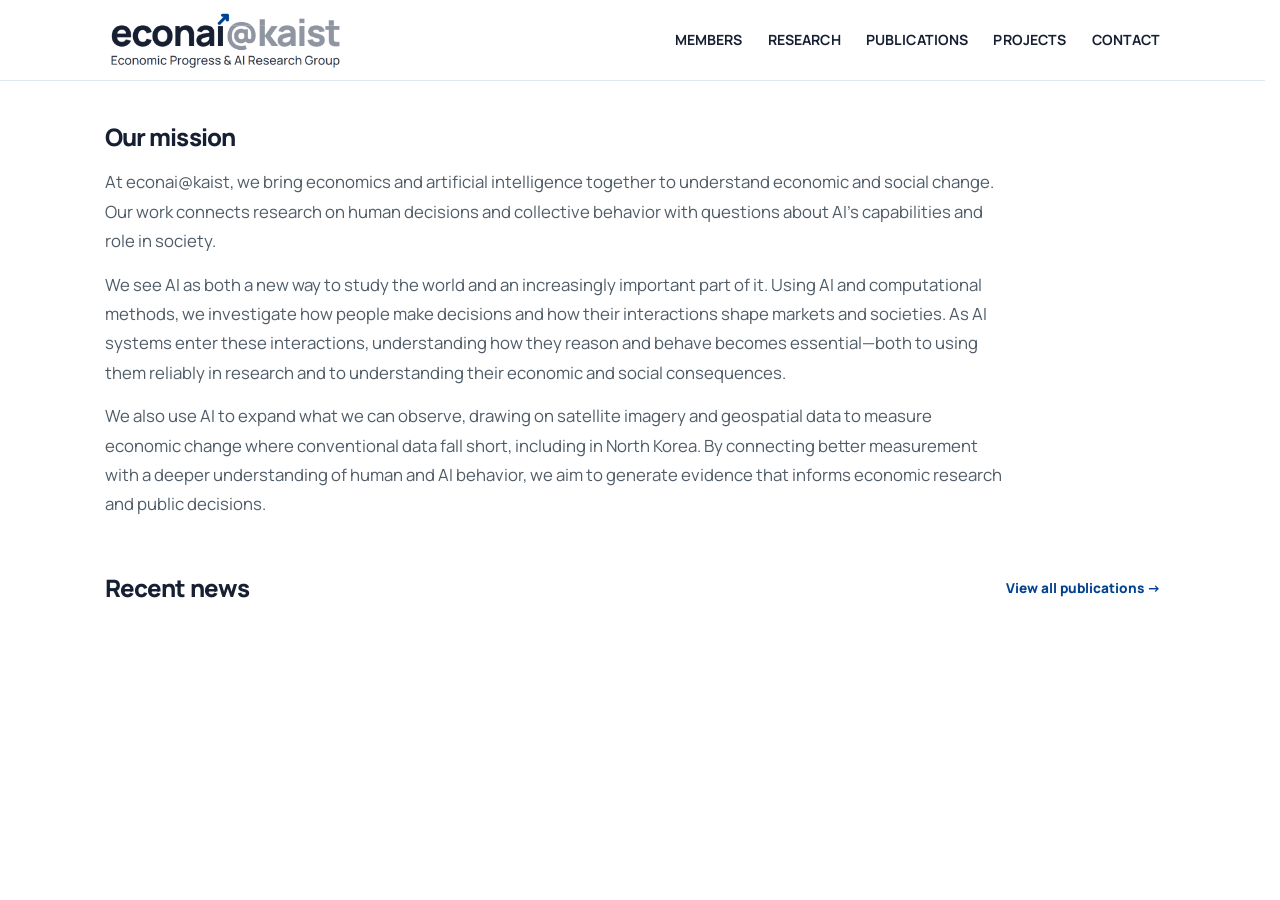
==== commit fffb1353: "Publish approved research group mission statement" ====
--- a/main_site/index.html
+++ b/main_site/index.html
@@ -43,9 +43,9 @@
       <div class="container">
         <h1 id="mission-title">Our mission</h1>
         <div class="home-mission-copy">
-          <p>At econai@kaist, we bring economics and artificial intelligence together to study economic and social change.</p>
-          <p>We investigate how AI understands and reasons about the world, and when it can reliably support economic and social research. We also explore how interactions among people and AI agents may reshape economic outcomes.</p>
-          <p>Alongside this work, we use AI to measure economic change where conventional data fall short, drawing on satellite imagery and geospatial data. Across these efforts, we aim to deepen our understanding of growth, inequality, and the social implications of AI, and provide reliable evidence to inform research and public decisions.</p>
+          <p>At econai@kaist, we bring economics and artificial intelligence together to understand economic and social change. Our work connects research on human decisions and collective behavior with questions about AI’s capabilities and role in society.</p>
+          <p>We see AI as both a new way to study the world and an increasingly important part of it. Using AI and computational methods, we investigate how people make decisions and how their interactions shape markets and societies. As AI systems enter these interactions, understanding how they reason and behave becomes essential—both to using them reliably in research and to understanding their economic and social consequences.</p>
+          <p>We also use AI to expand what we can observe, drawing on satellite imagery and geospatial data to measure economic change where conventional data fall short, including in North Korea. By connecting better measurement with a deeper understanding of human and AI behavior, we aim to generate evidence that informs economic research and public decisions.</p>
         </div>
       </div>
     </section>
--- a/main_site/site.css
+++ b/main_site/site.css
@@ -823,16 +823,6 @@
   max-width: 1060px;
 }
 
-.publication-category + .publication-category {
-  margin-top: 48px;
-}
-
-.publication-category-title {
-  color: var(--ink);
-  font-size: 1.35rem;
-  margin: 0 0 18px;
-}
-
 .publications-container .publication-year-block {
   border-top: 1px solid var(--line);
   display: grid;
@@ -841,7 +831,7 @@
   padding-top: 6px;
 }
 
-.publication-category-title + .publication-year-block {
+.publications-container > .publication-year-block:first-child {
   border-top: 0;
 }
 
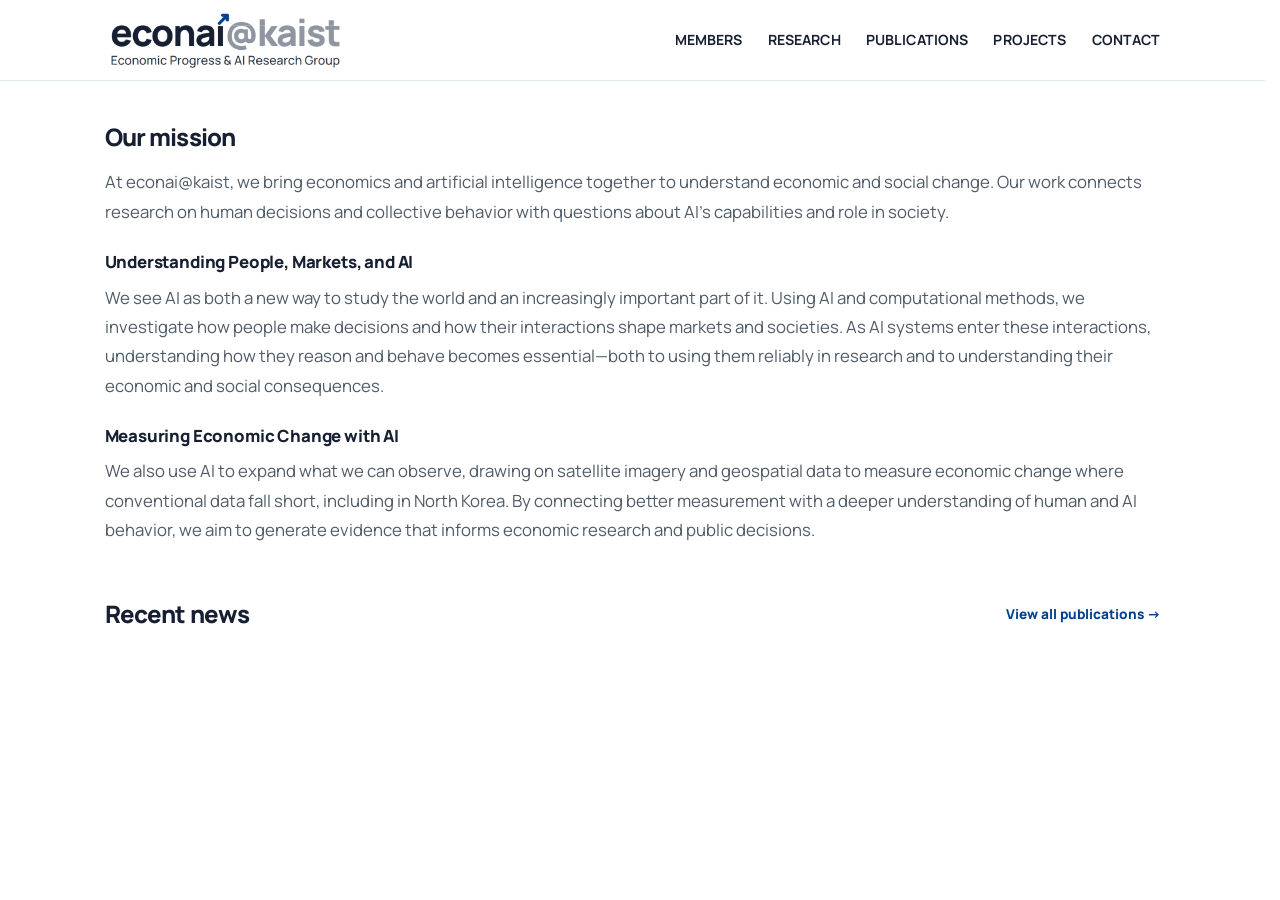
==== commit 87b7fed1: "Align homepage mission with news and add research theme subtitles" ====
--- a/main_site/index.html
+++ b/main_site/index.html
@@ -8,7 +8,7 @@
   <title>econai@kaist, Economic Progress and AI Research Group</title>
   <link rel="preconnect" href="https://fonts.googleapis.com">
   <link rel="preconnect" href="https://fonts.gstatic.com" crossorigin>
-  <link rel="stylesheet" href="site.css?v=20261031-footer">
+  <link rel="stylesheet" href="site.css?v=20261031-mission-themes">
 </head>
 <body class="home-page">
   <a class="skip-link" href="#main-content">Skip to content</a>
@@ -44,7 +44,9 @@
         <h1 id="mission-title">Our mission</h1>
         <div class="home-mission-copy">
           <p>At econai@kaist, we bring economics and artificial intelligence together to understand economic and social change. Our work connects research on human decisions and collective behavior with questions about AI’s capabilities and role in society.</p>
+          <h2>Understanding People, Markets, and AI</h2>
           <p>We see AI as both a new way to study the world and an increasingly important part of it. Using AI and computational methods, we investigate how people make decisions and how their interactions shape markets and societies. As AI systems enter these interactions, understanding how they reason and behave becomes essential—both to using them reliably in research and to understanding their economic and social consequences.</p>
+          <h2>Measuring Economic Change with AI</h2>
           <p>We also use AI to expand what we can observe, drawing on satellite imagery and geospatial data to measure economic change where conventional data fall short, including in North Korea. By connecting better measurement with a deeper understanding of human and AI behavior, we aim to generate evidence that informs economic research and public decisions.</p>
         </div>
       </div>
--- a/main_site/site.css
+++ b/main_site/site.css
@@ -1730,11 +1730,24 @@
   color: var(--text);
   font-size: 1.05rem;
   line-height: 1.75;
-  max-width: 900px;
+  max-width: none;
 }
 
 .home-page .home-mission-copy p {
   margin: 14px 0 0;
+}
+
+.home-page .home-mission-copy h2 {
+  color: var(--ink);
+  font-size: 1.05rem;
+  font-weight: 800;
+  letter-spacing: -0.01em;
+  line-height: 1.45;
+  margin: 24px 0 0;
+}
+
+.home-page .home-mission-copy h2 + p {
+  margin-top: 8px;
 }
 
 .home-page .home-news {
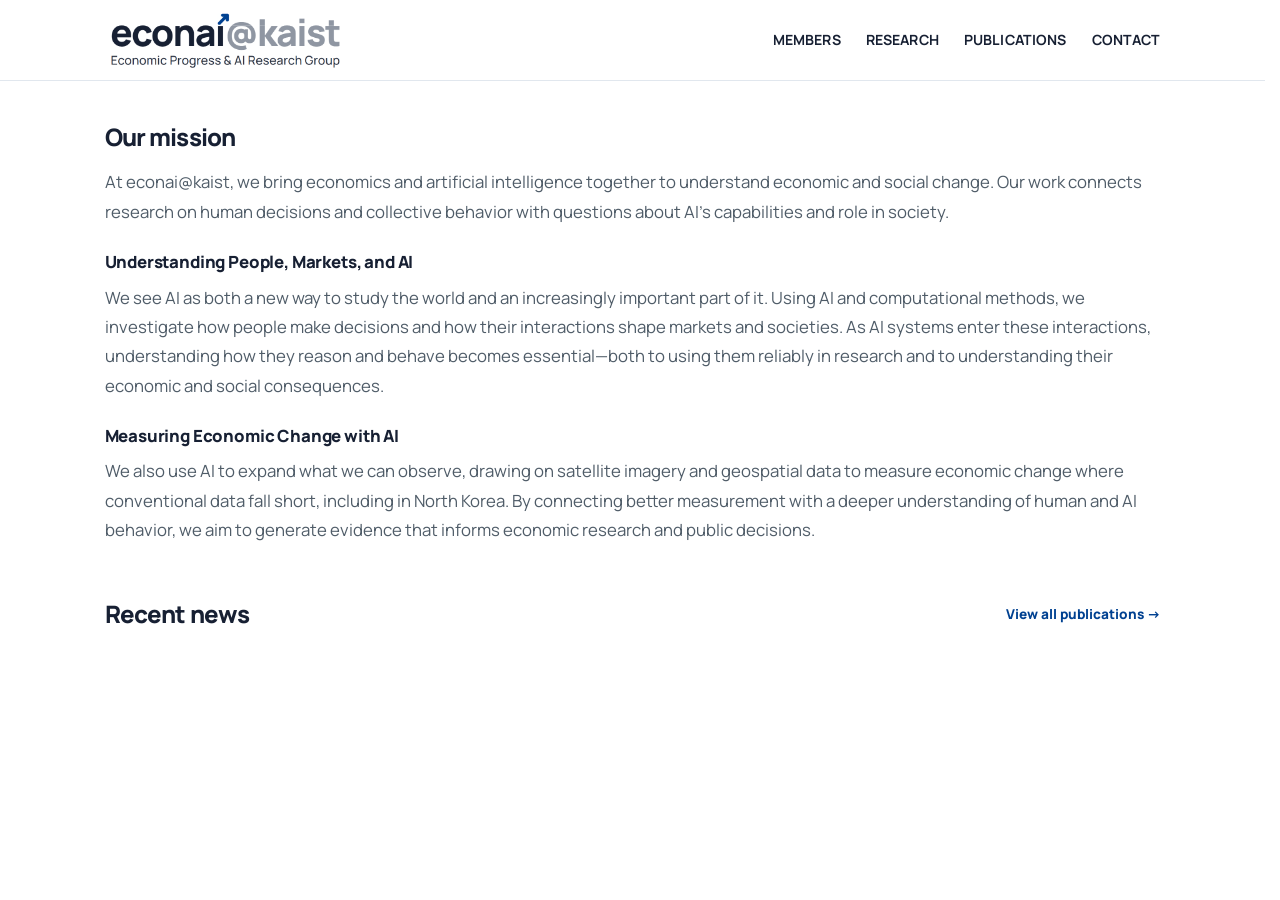
==== commit 0d234635: "Consolidate research directions and projects into the Research page" ====
--- a/main_site/index.html
+++ b/main_site/index.html
@@ -3,7 +3,11 @@
 <head>
   <meta charset="utf-8">
   <meta name="viewport" content="width=device-width, initial-scale=1">
-  <link rel="icon" href="favicon.svg?v=20260804" type="image/svg+xml">
+  <link rel="icon" href="favicon.ico?v=20261031-econai" type="image/x-icon" sizes="16x16 32x32 48x48">
+  <link rel="icon" href="favicon-32x32.png?v=20261031-econai" type="image/png" sizes="32x32">
+  <link rel="icon" href="favicon-16x16.png?v=20261031-econai" type="image/png" sizes="16x16">
+  <link rel="apple-touch-icon" href="apple-touch-icon.png?v=20261031-econai" sizes="180x180">
+  <link rel="manifest" href="site.webmanifest?v=20261031-econai">
   <meta name="description" content="econai@kaist brings economics and artificial intelligence together to study economic and social change.">
   <title>econai@kaist, Economic Progress and AI Research Group</title>
   <link rel="preconnect" href="https://fonts.googleapis.com">
@@ -22,7 +26,6 @@
         <a href="members.html">MEMBERS</a>
         <a href="research.html">RESEARCH</a>
         <a href="publications.html">PUBLICATIONS</a>
-        <a href="projects.html">PROJECTS</a>
         <a href="contact.html">CONTACT</a>
       </nav>
       <details class="mobile-nav">
@@ -31,7 +34,6 @@
           <a href="members.html">Members</a>
           <a href="research.html">Research</a>
           <a href="publications.html">Publications</a>
-          <a href="projects.html">Projects</a>
           <a href="contact.html">Contact</a>
         </nav>
       </details>
@@ -72,3 +74,4 @@
 </body>
 </html>
 
+
